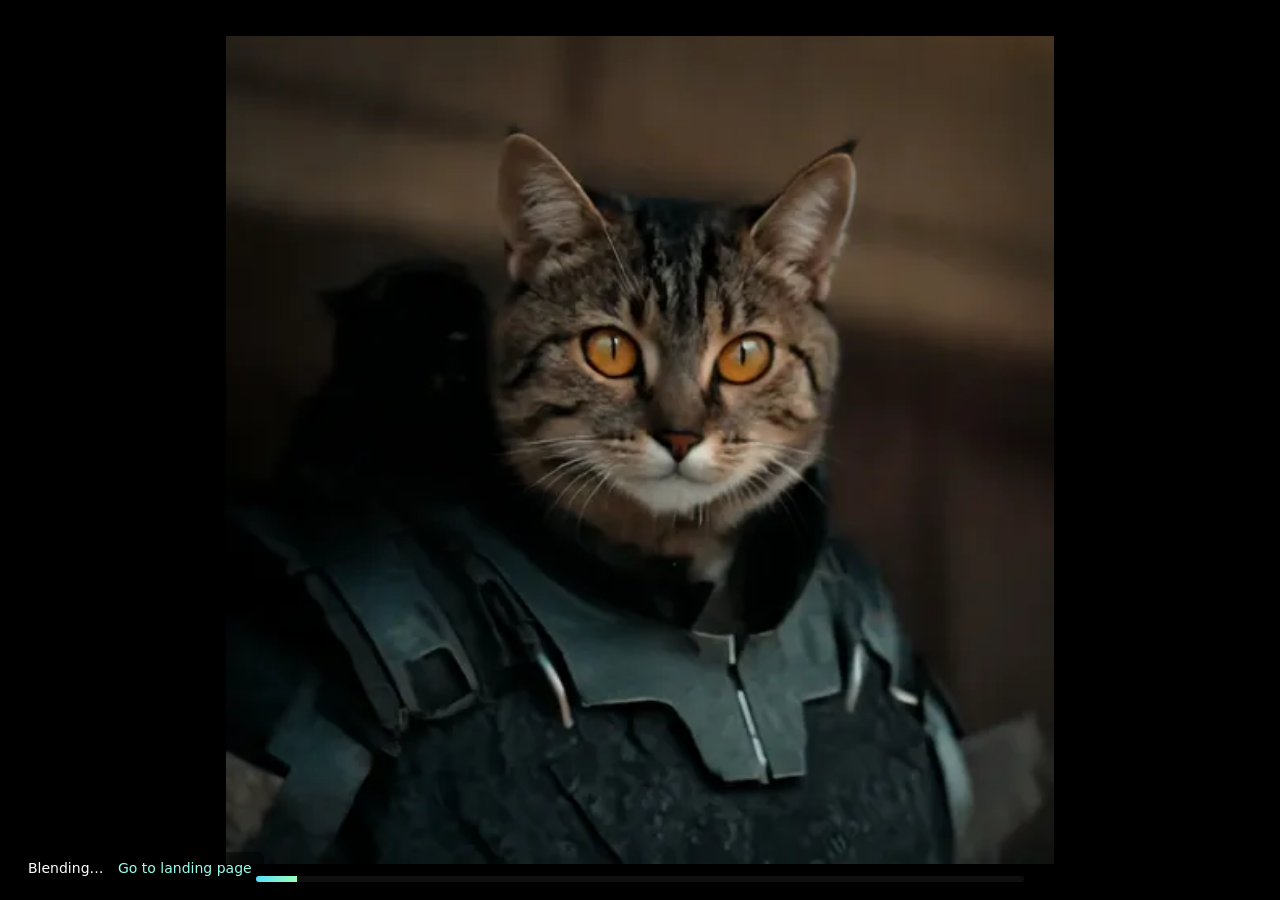
==== qr_blend.html @ d5bb0f91 "qr code blend after scanning it" ====
<!doctype html>
<html lang="en">

<head>
    <meta charset="utf-8" />
    <meta name="viewport" content="width=device-width,initial-scale=1" />
    <title>QR Preview — loading…</title>
    <meta name="robots" content="noindex">
    <style>
        :root {
            --bg: #000;
            color: #fff
        }

        html,
        body {
            height: 100%;
            margin: 0
        }

        body {
            display: flex;
            align-items: center;
            justify-content: center;
            background: var(--bg);
            font-family: system-ui, -apple-system, Segoe UI, Roboto, 'Helvetica Neue', Arial
        }

        .frame {
            position: relative;
            max-width: 900px;
            width: 92vw;
            height: 92vh;
            display: flex;
            align-items: center;
            justify-content: center
        }

        .imgwrap {
            position: relative;
            width: 100%;
            height: 100%;
            overflow: hidden;
            border-radius: 8px;
            box-shadow: 0 10px 30px rgba(0, 0, 0, .6)
        }

        .imgwrap img {
            position: absolute;
            inset: 0;
            width: 100%;
            height: 100%;
            object-fit: contain;
            display: block;
            transition: opacity 2s ease, filter 2s ease
        }

        /* FLAIR badge */
        .badge {
            position: absolute;
            right: 12px;
            top: 12px;
            display: inline-flex;
            align-items: center;
            gap: 8px;
            background: rgba(0, 0, 0, 0.45);
            color: #e6fff8;
            padding: 6px 10px;
            border-radius: 999px;
            font-size: 13px;
            backdrop-filter: blur(4px);
            box-shadow: 0 6px 18px rgba(0, 0, 0, 0.6);
            opacity: 0;
            transform: translateY(-6px);
            transition: opacity 450ms ease, transform 450ms ease;
            pointer-events: none;
        }

        .badge.visible {
            opacity: 1;
            transform: translateY(0);
            pointer-events: auto;
        }

        .badge svg {
            width: 18px;
            height: 18px;
            display: block;
        }

        .imgwrap img.top {
            opacity: 1
        }

        .imgwrap img.hidden {
            opacity: 0
        }

        .controls {
            position: fixed;
            left: 16px;
            bottom: 16px;
            background: rgba(0, 0, 0, .45);
            color: #fff;
            padding: 8px 12px;
            border-radius: 6px;
            font-size: 14px
        }

        .controls a {
            color: #9fe;
            text-decoration: none;
            margin-left: 10px
        }

        .progress {
            position: fixed;
            left: 50%;
            transform: translateX(-50%);
            bottom: 18px;
            height: 6px;
            background: rgba(255, 255, 255, 0.06);
            width: 60%;
            border-radius: 999px;
            overflow: hidden
        }

        .bar {
            height: 100%;
            width: 0;
            background: linear-gradient(90deg, #57e0ff, #9bffb8)
        }

        .sr-only {
            position: absolute;
            width: 1px;
            height: 1px;
            padding: 0;
            margin: -1px;
            overflow: hidden;
            clip: rect(0, 0, 0, 0);
            white-space: nowrap;
            border: 0
        }

        @media (max-width:600px) {
            .controls {
                left: 8px;
                right: 8px;
                bottom: 8px
            }
        }
    </style>
</head>

<body>
    <div class="frame" role="main">
        <div class="imgwrap" aria-hidden="false">
            <!-- Reconstruction is underneath -->
            <img id="recon" src="static/qr_code_blend/reconstructed.webp" alt="Reconstruction" />
            <!-- QR image on top -->
            <img id="qr" class="top" src="static/qr_code_blend/qr_code.png" alt="QR code linking to site" />
            <!-- badge shows when reconstruction is revealed -->
            <div class="badge" id="flairBadge" aria-hidden="true">
                <span>Reconstructed by FLAIR</span>
            </div>
        </div>
    </div>

    <div class="controls" aria-hidden="false">
        <span id="status">Preparing…</span>
        <a id="skip" href="/index.html">Go to landing page</a>
    </div>

    <div class="progress" aria-hidden="true">
        <div class="bar" id="bar"></div>
    </div>

    <p class="sr-only" id="timing">This page will show the QR, blend to the reconstruction, then forward to the landing
        page.</p>

    <script>
        (function () {
            // Configurable timings (ms)
            var showQR = 1000;        // time to show QR before starting transition
            var transition = 1500;    // crossfade duration (matches CSS)
            var showRecon = 1500;     // time to show recon before redirect
            var redirectTo = '/index.html';

            var qr = document.getElementById('qr');
            var recon = document.getElementById('recon');
            var status = document.getElementById('status');
            var skip = document.getElementById('skip');
            var bar = document.getElementById('bar');

            // Ensure both images are loaded before starting the animation
            var toLoad = [qr.src, recon.src];
            var loaded = 0;
            function imageLoaded() { if (++loaded === toLoad.length) startSequence(); }
            toLoad.forEach(function (src) {
                var img = new Image(); img.onload = imageLoaded; img.onerror = imageLoaded; img.src = src;
            });

            // progress animation helper
            function setProgress(p) { bar.style.width = Math.max(0, Math.min(100, p)) + '%'; }

            function startSequence() {
                status.textContent = 'Showing QR code';
                setProgress(5);

                // after showQR ms, start the crossfade
                setTimeout(function () {
                    status.textContent = 'Blending…';
                    // start progress animation for transition duration + showRecon
                    var total = transition + showRecon;
                    var start = Date.now();
                    var raf = null;
                    function tick() {
                        var t = Date.now() - start;
                        setProgress(5 + 95 * Math.min(1, t / total));
                        if (t < total) raf = requestAnimationFrame(tick);
                    }
                    tick();

                    // trigger crossfade by hiding the top image
                    qr.classList.add('hidden');
                    qr.classList.remove('top');

                    // show the FLAIR badge when reconstruction is revealed
                    var badge = document.getElementById('flairBadge');
                    if (badge) {
                        badge.setAttribute('aria-hidden', 'false');
                        // small delay so the badge transition feels synced with the crossfade
                        setTimeout(function () { badge.classList.add('visible'); }, 120);
                    }

                    // after transition + showRecon, redirect
                    setTimeout(function () {
                        status.textContent = 'Opening site…';
                        window.location.replace(redirectTo);
                    }, total);
                }, showQR);
            }

            // allow immediate skip
            skip.addEventListener('click', function () {
                // let link behave normally
            });

            // If user takes too long to load (edge case), start anyway after 3s
            setTimeout(function () { if (loaded < toLoad.length) startSequence(); }, 3000);
        })();
    </script>
</body>

</html>
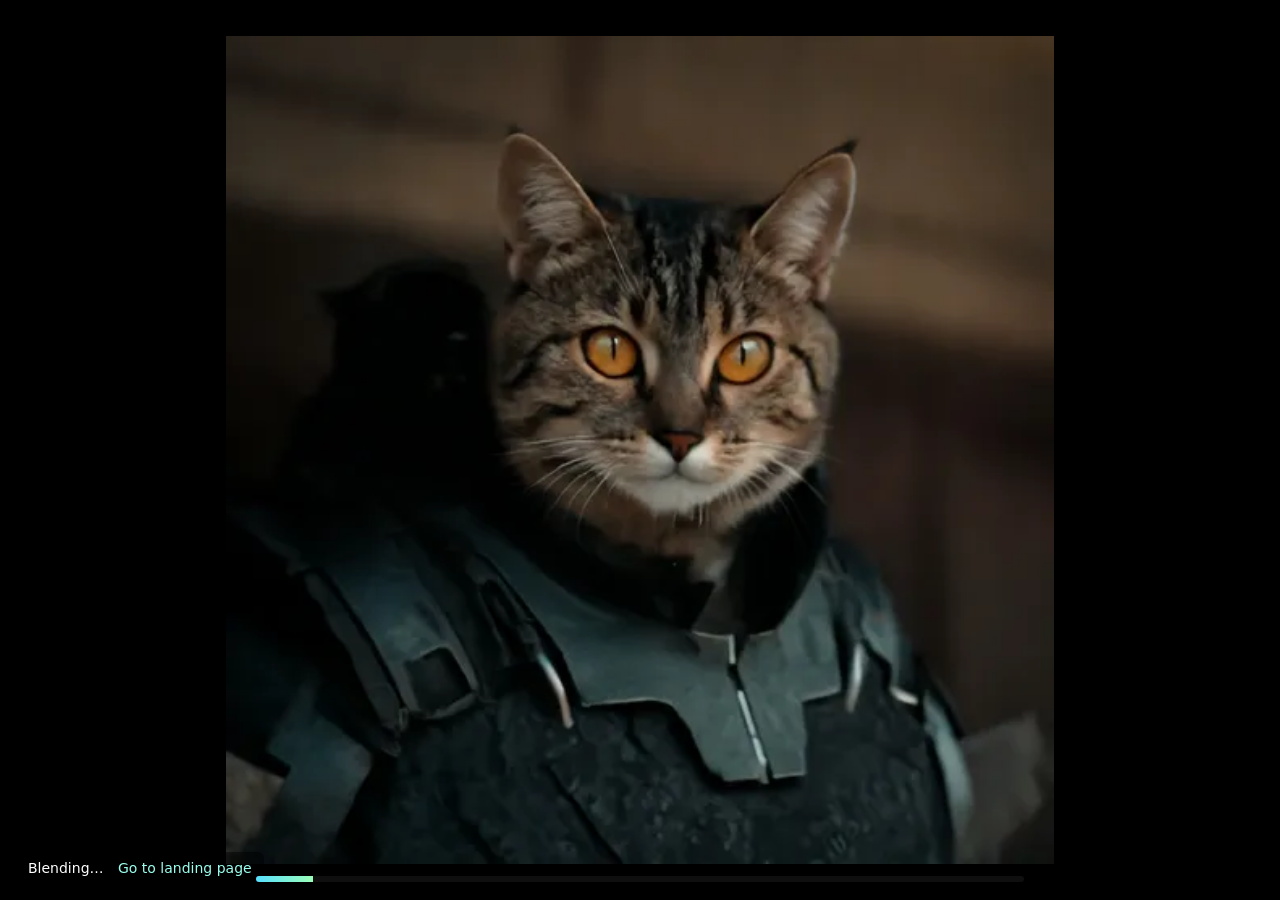
==== commit 8027787c: "try to adjust badge positon" ====
--- a/qr_blend.html
+++ b/qr_blend.html
@@ -42,7 +42,8 @@
             height: 100%;
             overflow: hidden;
             border-radius: 8px;
-            box-shadow: 0 10px 30px rgba(0, 0, 0, .6)
+            box-shadow: 0 10px 30px rgba(0, 0, 0, .6);
+            isolation: isolate
         }
 
         .imgwrap img {
@@ -58,8 +59,9 @@
         /* FLAIR badge */
         .badge {
             position: absolute;
-            right: 12px;
-            top: 12px;
+            top: clamp(8px, 2vw, 16px);
+            right: clamp(8px, 2vw, 16px);
+            z-index: 2;
             display: inline-flex;
             align-items: center;
             gap: 8px;
@@ -82,12 +84,6 @@
             pointer-events: auto;
         }
 
-        .badge svg {
-            width: 18px;
-            height: 18px;
-            display: block;
-        }
-
         .imgwrap img.top {
             opacity: 1
         }
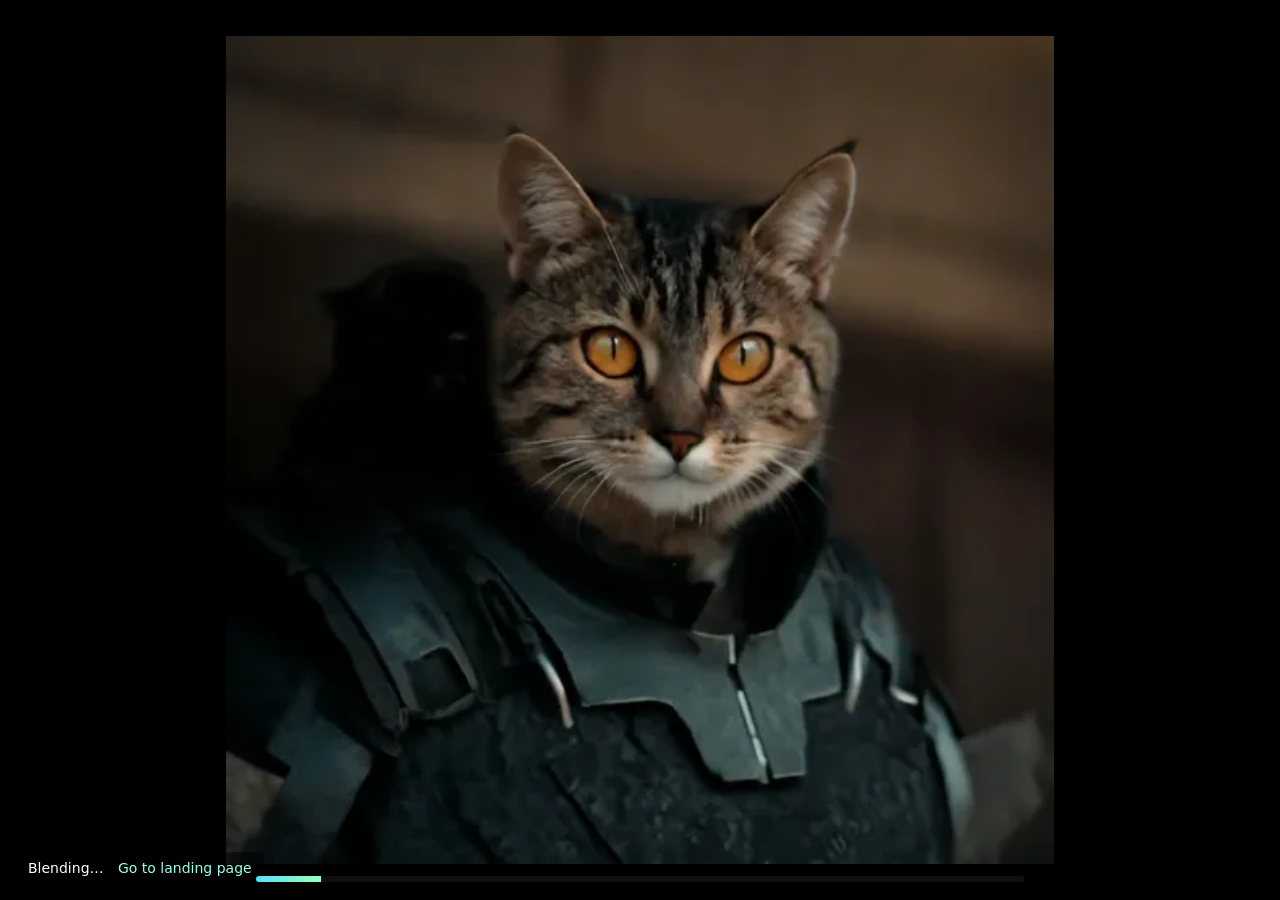
==== commit a03ce004: "fixed badge position" ====
--- a/qr_blend.html
+++ b/qr_blend.html
@@ -188,19 +188,58 @@
             var status = document.getElementById('status');
             var skip = document.getElementById('skip');
             var bar = document.getElementById('bar');
+            var badge = document.getElementById('flairBadge');
+            var wrap = document.querySelector('.imgwrap');
 
             // Ensure both images are loaded before starting the animation
             var toLoad = [qr.src, recon.src];
             var loaded = 0;
-            function imageLoaded() { if (++loaded === toLoad.length) startSequence(); }
+            function imageLoaded() {
+                positionBadge();
+                if (++loaded === toLoad.length) startSequence();
+            }
             toLoad.forEach(function (src) {
                 var img = new Image(); img.onload = imageLoaded; img.onerror = imageLoaded; img.src = src;
             });
 
+            function badgePadding() {
+                var vw = Math.max(document.documentElement.clientWidth || 0, window.innerWidth || 0);
+                return Math.max(8, Math.min(16, vw * 0.02));
+            }
+
+            // Keep the badge anchored to the visible top-right corner of the image (not the container).
+            function positionBadge() {
+                if (!badge || !wrap) return;
+                var img = recon && recon.naturalWidth ? recon : qr;
+                if (!img || !img.naturalWidth || !img.naturalHeight) return;
+
+                var containerWidth = wrap.clientWidth;
+                var containerHeight = wrap.clientHeight;
+                var imgRatio = img.naturalWidth / img.naturalHeight;
+                var containerRatio = containerWidth / containerHeight;
+
+                var displayWidth, displayHeight;
+                if (containerRatio > imgRatio) {
+                    displayHeight = containerHeight;
+                    displayWidth = displayHeight * imgRatio;
+                } else {
+                    displayWidth = containerWidth;
+                    displayHeight = displayWidth / imgRatio;
+                }
+
+                var offsetX = (containerWidth - displayWidth) / 2;
+                var offsetY = (containerHeight - displayHeight) / 2;
+                var pad = badgePadding();
+
+                badge.style.top = (offsetY + pad) + 'px';
+                badge.style.right = (offsetX + pad) + 'px';
+            }
+
             // progress animation helper
             function setProgress(p) { bar.style.width = Math.max(0, Math.min(100, p)) + '%'; }
 
             function startSequence() {
+                positionBadge();
                 status.textContent = 'Showing QR code';
                 setProgress(5);
 
@@ -223,9 +262,9 @@
                     qr.classList.remove('top');
 
                     // show the FLAIR badge when reconstruction is revealed
-                    var badge = document.getElementById('flairBadge');
                     if (badge) {
                         badge.setAttribute('aria-hidden', 'false');
+                        positionBadge();
                         // small delay so the badge transition feels synced with the crossfade
                         setTimeout(function () { badge.classList.add('visible'); }, 120);
                     }
@@ -243,10 +282,12 @@
                 // let link behave normally
             });
 
+            window.addEventListener('resize', positionBadge);
+
             // If user takes too long to load (edge case), start anyway after 3s
             setTimeout(function () { if (loaded < toLoad.length) startSequence(); }, 3000);
         })();
     </script>
 </body>
 
-</html>+</html>
